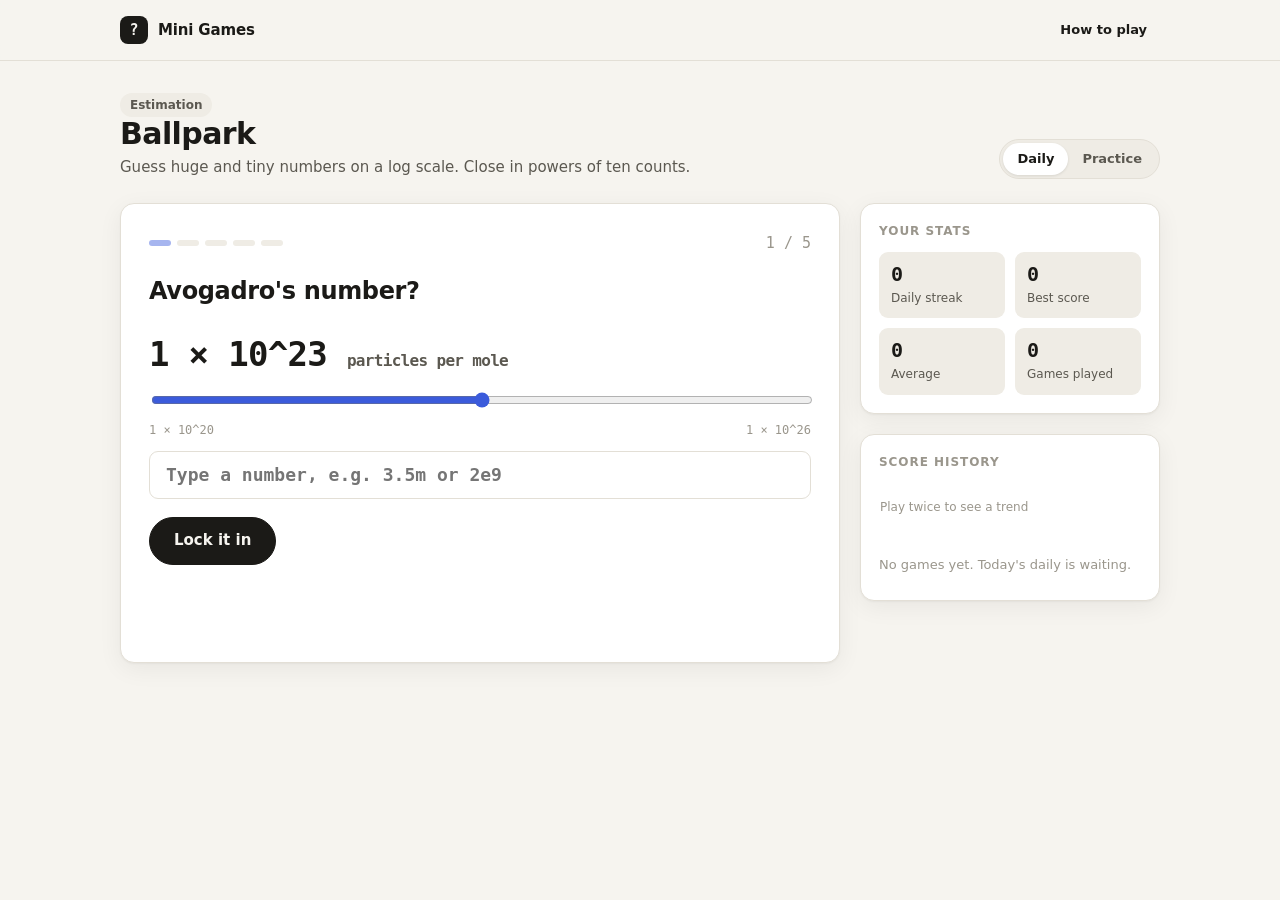
==== games/ballpark/index.html @ 53623375 "Add Mini Games dashboard and 10 original guessing games One folder per game under games/, shared eng" ====
<!doctype html>
<html lang="en">
<head>
<meta charset="utf-8">
<meta name="viewport" content="width=device-width,initial-scale=1">
<title>Mini Games</title>
<link rel="icon" href="data:image/svg+xml,<svg xmlns='http://www.w3.org/2000/svg' viewBox='0 0 32 32'><rect width='32' height='32' rx='8' fill='%231b1a17'/><text x='16' y='23' font-size='20' text-anchor='middle' fill='white' font-family='monospace'>?</text></svg>">
<link rel="stylesheet" href="../../assets/core.css">
</head>
<body>
<script src="../../assets/core.js"></script>
<script src="game.js"></script>
</body>
</html>
---- assets/core.css ----
/* ===== Mini Games — shared design system ===== */
:root {
  --bg: #f6f4ef;
  --surface: #ffffff;
  --surface-2: #efece5;
  --ink: #1b1a17;
  --ink-2: #5b5850;
  --ink-3: #9a968c;
  --line: #e3dfd6;
  --accent: #3b5bdb;
  --good: #2f9e44;
  --warn: #e8590c;
  --bad: #c92a2a;
  --radius: 14px;
  --radius-sm: 9px;
  --shadow: 0 1px 2px rgba(20, 18, 12, .04), 0 6px 24px rgba(20, 18, 12, .06);
  --font: "Inter", ui-sans-serif, system-ui, -apple-system, "Segoe UI", Roboto, sans-serif;
  --mono: "JetBrains Mono", ui-monospace, SFMono-Regular, Menlo, Consolas, monospace;
  --ease: cubic-bezier(.2, .8, .2, 1);
  color-scheme: light;
}
@media (prefers-color-scheme: dark) {
  :root {
    --bg: #121211;
    --surface: #1b1b19;
    --surface-2: #242421;
    --ink: #f1efe9;
    --ink-2: #b4b0a6;
    --ink-3: #75726a;
    --line: #2d2c29;
    --shadow: 0 1px 2px rgba(0, 0, 0, .3), 0 8px 28px rgba(0, 0, 0, .35);
    color-scheme: dark;
  }
}
* { box-sizing: border-box; }
html, body { margin: 0; }
body {
  background: var(--bg);
  color: var(--ink);
  font: 15px/1.5 var(--font);
  -webkit-font-smoothing: antialiased;
  min-height: 100vh;
}
a { color: inherit; }
button { font: inherit; color: inherit; }
.mono { font-family: var(--mono); font-variant-numeric: tabular-nums; }
.muted { color: var(--ink-2); }
.faint { color: var(--ink-3); }
.hidden { display: none !important; }

/* ---------- Layout ---------- */
.wrap { max-width: 1080px; margin: 0 auto; padding: 0 20px; }
.topbar {
  position: sticky; top: 0; z-index: 20;
  backdrop-filter: saturate(1.4) blur(10px);
  background: color-mix(in srgb, var(--bg) 82%, transparent);
  border-bottom: 1px solid var(--line);
}
.topbar .wrap { display: flex; align-items: center; gap: 14px; height: 60px; }
.brand { display: flex; align-items: center; gap: 10px; font-weight: 700; letter-spacing: -.01em; text-decoration: none; }
.brand-mark {
  width: 28px; height: 28px; border-radius: 8px; display: grid; place-items: center;
  background: var(--ink); color: var(--bg); font-family: var(--mono); font-size: 15px;
}
.spacer { flex: 1; }

/* ---------- Buttons ---------- */
.btn {
  display: inline-flex; align-items: center; justify-content: center; gap: 8px;
  height: 40px; padding: 0 16px; border-radius: 999px;
  border: 1px solid var(--line); background: var(--surface); cursor: pointer;
  font-weight: 600; font-size: 14px; text-decoration: none;
  transition: transform .15s var(--ease), background .2s, border-color .2s, opacity .2s;
}
.btn:hover { border-color: var(--ink-3); }
.btn:active { transform: scale(.97); }
.btn:disabled { opacity: .45; cursor: not-allowed; transform: none; }
.btn.primary { background: var(--ink); color: var(--bg); border-color: var(--ink); }
.btn.accent { background: var(--accent); color: #fff; border-color: var(--accent); }
.btn.ghost { background: transparent; border-color: transparent; }
.btn.ghost:hover { background: var(--surface-2); }
.btn.sm { height: 32px; padding: 0 12px; font-size: 13px; }
.btn.lg { height: 48px; padding: 0 24px; font-size: 15px; }
.icon-btn { width: 36px; height: 36px; padding: 0; border-radius: 50%; }

/* ---------- Cards ---------- */
.card {
  background: var(--surface); border: 1px solid var(--line);
  border-radius: var(--radius); box-shadow: var(--shadow);
}
.pill {
  display: inline-flex; align-items: center; gap: 6px; height: 24px; padding: 0 10px;
  border-radius: 999px; background: var(--surface-2); font-size: 12px; font-weight: 600; color: var(--ink-2);
}
.pill.done { background: color-mix(in srgb, var(--good) 15%, transparent); color: var(--good); }

/* ---------- Segmented control ---------- */
.seg { display: inline-flex; padding: 3px; border-radius: 999px; background: var(--surface-2); border: 1px solid var(--line); }
.seg button {
  border: 0; background: transparent; height: 32px; padding: 0 14px; border-radius: 999px;
  font-size: 13px; font-weight: 600; color: var(--ink-2); cursor: pointer; transition: all .2s var(--ease);
}
.seg button.on { background: var(--surface); color: var(--ink); box-shadow: 0 1px 3px rgba(0,0,0,.1); }

/* ---------- Inputs ---------- */
.input {
  height: 48px; padding: 0 16px; border-radius: var(--radius-sm); border: 1px solid var(--line);
  background: var(--surface); color: var(--ink); font: 600 18px var(--mono); outline: none; width: 100%;
  transition: border-color .2s, box-shadow .2s;
}
.input:focus { border-color: var(--accent); box-shadow: 0 0 0 4px color-mix(in srgb, var(--accent) 18%, transparent); }
input[type=range] { width: 100%; accent-color: var(--accent); height: 28px; cursor: pointer; }

/* ---------- Game shell ---------- */
.game-head { padding: 32px 0 8px; display: flex; align-items: flex-end; gap: 16px; flex-wrap: wrap; }
.game-head h1 { margin: 0; font-size: 30px; letter-spacing: -.02em; line-height: 1.1; }
.game-head p { margin: 6px 0 0; color: var(--ink-2); }
.game-grid { display: grid; grid-template-columns: minmax(0, 1fr) 300px; gap: 20px; padding: 16px 0 60px; }
@media (max-width: 860px) { .game-grid { grid-template-columns: 1fr; } }
.stage { padding: 28px; min-height: 460px; position: relative; overflow: hidden; }
@media (max-width: 560px) { .stage { padding: 18px; } }
.side { display: flex; flex-direction: column; gap: 20px; }
.side .card { padding: 18px; }
.side h3 { margin: 0 0 12px; font-size: 12px; letter-spacing: .08em; text-transform: uppercase; color: var(--ink-3); }
.kpis { display: grid; grid-template-columns: repeat(2, 1fr); gap: 10px; }
.kpi { background: var(--surface-2); border-radius: var(--radius-sm); padding: 10px 12px; }
.kpi b { display: block; font: 700 20px var(--mono); }
.kpi span { font-size: 12px; color: var(--ink-2); }
.history { list-style: none; margin: 0; padding: 0; max-height: 320px; overflow: auto; }
.history li { display: flex; align-items: center; gap: 10px; padding: 8px 0; border-bottom: 1px dashed var(--line); font-size: 13px; }
.history li:last-child { border-bottom: 0; }
.history .bar { flex: 1; height: 6px; border-radius: 3px; background: var(--surface-2); overflow: hidden; }
.history .bar i { display: block; height: 100%; background: var(--accent); border-radius: 3px; }
.history .sc { font: 700 13px var(--mono); width: 32px; text-align: right; }
.history .tag { font-size: 11px; width: 54px; color: var(--ink-3); }
.spark { width: 100%; height: 56px; display: block; margin-bottom: 8px; }

/* round progress dots */
.dots { display: flex; gap: 6px; }
.dots i { width: 22px; height: 6px; border-radius: 3px; background: var(--surface-2); transition: background .3s; }
.dots i.on { background: var(--accent); }
.dots i.cur { background: color-mix(in srgb, var(--accent) 45%, transparent); }

.stage-top { display: flex; align-items: center; justify-content: space-between; gap: 12px; margin-bottom: 22px; flex-wrap: wrap; }
.big-q { font-size: 24px; line-height: 1.3; font-weight: 650; letter-spacing: -.015em; margin: 0 0 22px; }
@media (max-width: 560px) { .big-q { font-size: 20px; } }
.row { display: flex; gap: 10px; align-items: center; flex-wrap: wrap; }
.center { text-align: center; }
.feedback { min-height: 26px; margin-top: 16px; font-weight: 600; }

/* ---------- Result overlay ---------- */
.result {
  position: absolute; inset: 0; background: color-mix(in srgb, var(--surface) 96%, transparent);
  display: flex; flex-direction: column; align-items: center; justify-content: flex-start; text-align: center;
  padding: 70px 28px 28px; gap: 10px; animation: fadeUp .45s var(--ease);
}
.result .score-ring { width: 140px; height: 140px; }
.result h2 { margin: 6px 0 0; font-size: 26px; letter-spacing: -.02em; }
.result .detail { color: var(--ink-2); max-width: 440px; }
.result .actions { display: flex; gap: 10px; margin-top: 12px; flex-wrap: wrap; justify-content: center; }
.countdown { font: 600 13px var(--mono); color: var(--ink-3); }

/* ---------- Modal ---------- */
.modal-back {
  position: fixed; inset: 0; background: rgba(10, 10, 8, .45); z-index: 50;
  display: grid; place-items: center; padding: 20px; animation: fade .2s;
}
.modal { max-width: 520px; width: 100%; padding: 26px; max-height: 86vh; overflow: auto; animation: fadeUp .3s var(--ease); }
.modal h2 { margin: 0 0 10px; }
.modal ul { padding-left: 18px; color: var(--ink-2); }

/* ---------- Toast ---------- */
.toast {
  position: fixed; left: 50%; bottom: 28px; transform: translateX(-50%) translateY(20px); opacity: 0;
  background: var(--ink); color: var(--bg); padding: 10px 18px; border-radius: 999px; font-weight: 600; font-size: 14px;
  transition: all .3s var(--ease); z-index: 60; pointer-events: none;
}
.toast.show { opacity: 1; transform: translateX(-50%) translateY(0); }

/* ---------- Animations ---------- */
@keyframes fade { from { opacity: 0 } to { opacity: 1 } }
@keyframes fadeUp { from { opacity: 0; transform: translateY(12px) } to { opacity: 1; transform: none } }
@keyframes pop { 0% { transform: scale(.6); opacity: 0 } 70% { transform: scale(1.08) } 100% { transform: scale(1); opacity: 1 } }
@keyframes shake { 0%,100% { transform: translateX(0) } 25% { transform: translateX(-6px) } 75% { transform: translateX(6px) } }
.anim-in { animation: fadeUp .4s var(--ease) both; }
.pop { animation: pop .35s var(--ease) both; }
.shake { animation: shake .3s; }
@media (prefers-reduced-motion: reduce) { *, *::before, *::after { animation: none !important; transition: none !important; } }
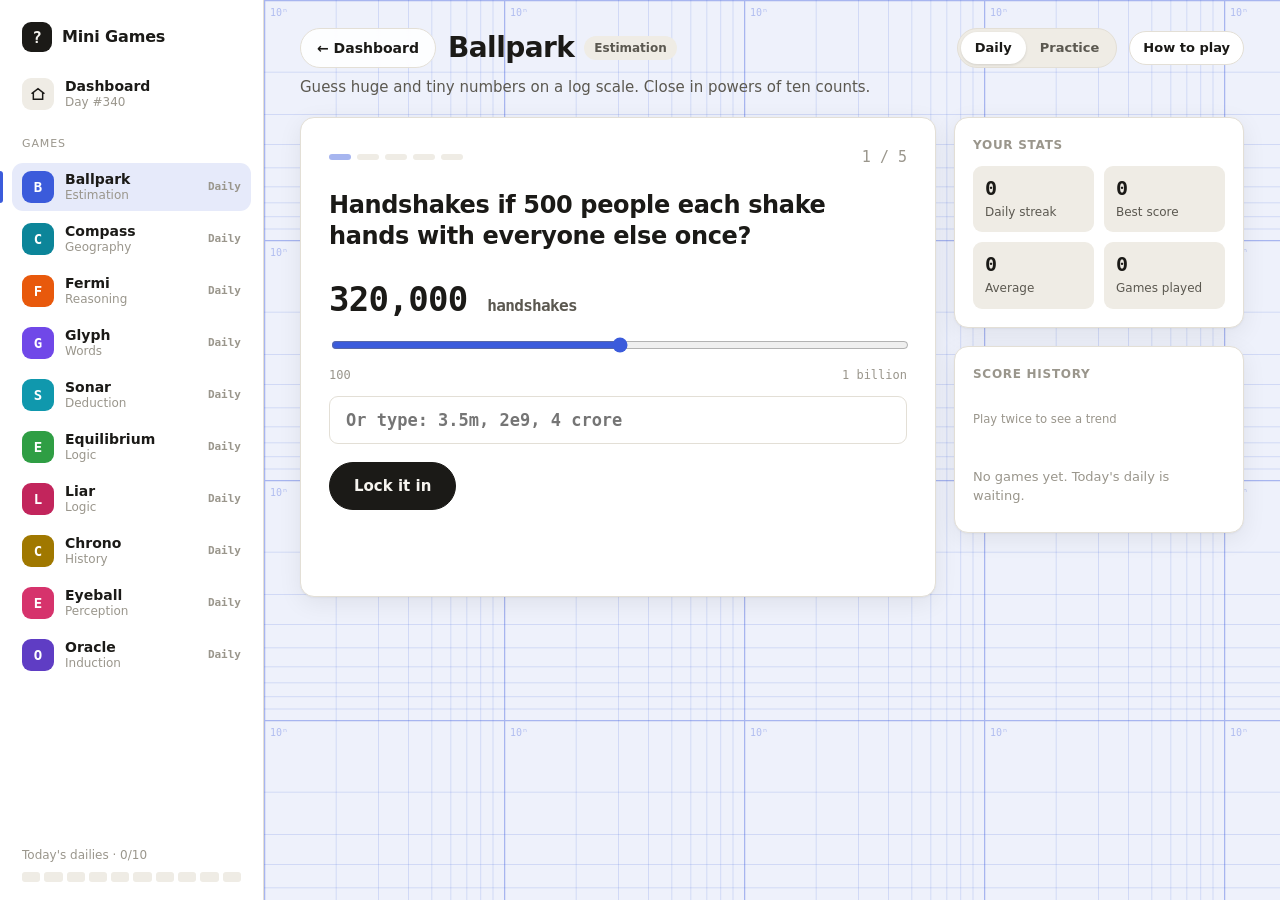
==== commit 35bd2a2b: "Redesign as a single-page dashboard with pause/resume and no repeated questions - Games listed down " ====
--- a/games/ballpark/index.html
+++ b/games/ballpark/index.html
@@ -1,14 +1,5 @@
 <!doctype html>
-<html lang="en">
-<head>
-<meta charset="utf-8">
-<meta name="viewport" content="width=device-width,initial-scale=1">
-<title>Mini Games</title>
-<link rel="icon" href="data:image/svg+xml,<svg xmlns='http://www.w3.org/2000/svg' viewBox='0 0 32 32'><rect width='32' height='32' rx='8' fill='%231b1a17'/><text x='16' y='23' font-size='20' text-anchor='middle' fill='white' font-family='monospace'>?</text></svg>">
-<link rel="stylesheet" href="../../assets/core.css">
-</head>
-<body>
-<script src="../../assets/core.js"></script>
-<script src="game.js"></script>
-</body>
-</html>
+<html lang="en"><head><meta charset="utf-8"><title>Mini Games</title>
+<meta http-equiv="refresh" content="0; url=../../index.html#ballpark">
+<script>location.replace("../../index.html#ballpark")</script></head>
+<body><a href="../../index.html#ballpark">Open ballpark in Mini Games</a></body></html>
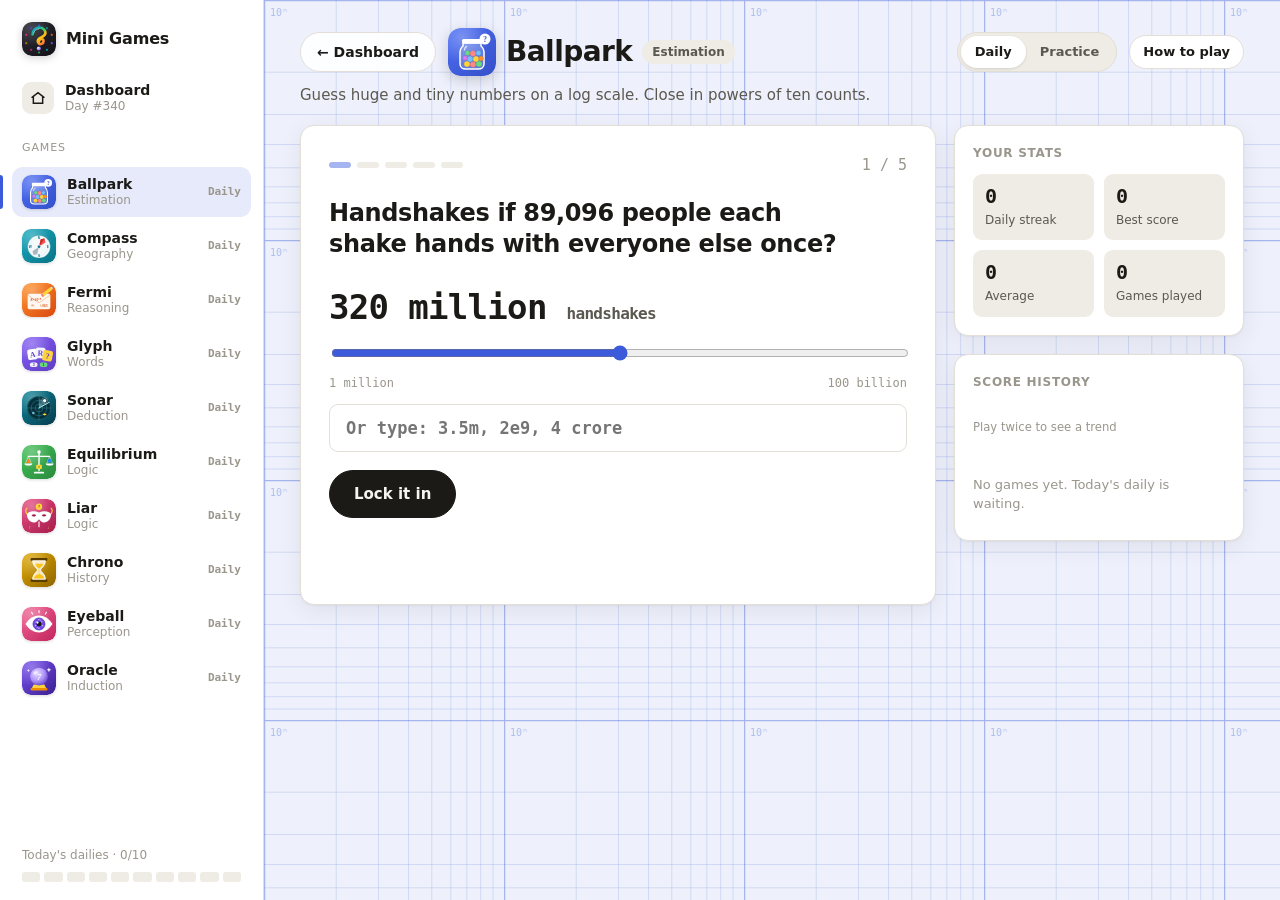
==== commit 3fb0294e: "Add a loopy Mini Games logo as the site icon A looping question mark in the ten game colours, orbite" ====
--- a/games/ballpark/index.html
+++ b/games/ballpark/index.html
@@ -1,5 +1,5 @@
 <!doctype html>
-<html lang="en"><head><meta charset="utf-8"><title>Mini Games</title>
+<html lang="en"><head><meta charset="utf-8"><link rel="icon" type="image/svg+xml" href="../../assets/logo.svg"><title>Mini Games</title>
 <meta http-equiv="refresh" content="0; url=../../index.html#ballpark">
 <script>location.replace("../../index.html#ballpark")</script></head>
 <body><a href="../../index.html#ballpark">Open ballpark in Mini Games</a></body></html>
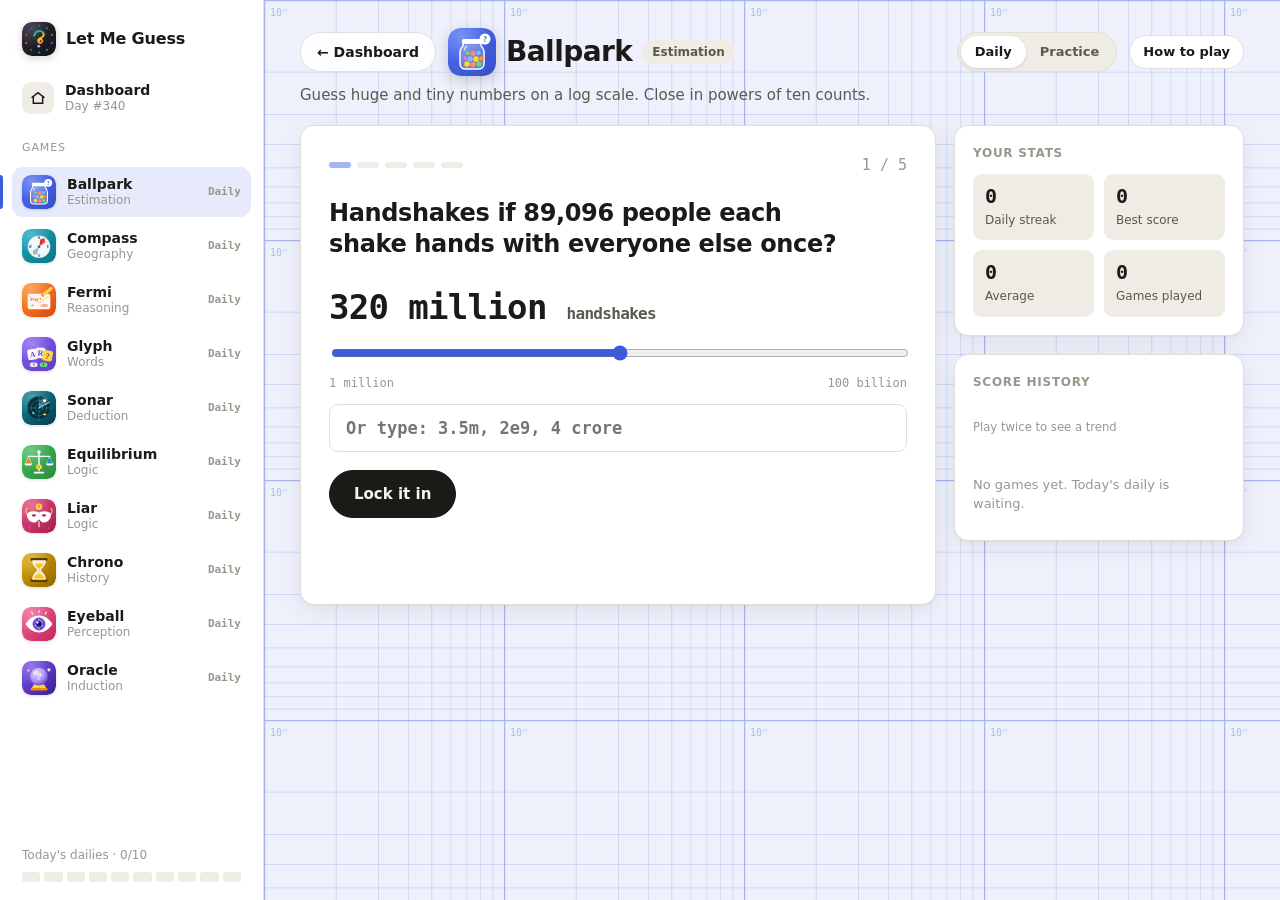
==== commit fc7c1678: "Rename the site to Let Me Guess; keep the logo's question mark inside the ring Co-Authored-By: Claud" ====
--- a/games/ballpark/index.html
+++ b/games/ballpark/index.html
@@ -1,5 +1,5 @@
 <!doctype html>
-<html lang="en"><head><meta charset="utf-8"><link rel="icon" type="image/svg+xml" href="../../assets/logo.svg"><title>Mini Games</title>
+<html lang="en"><head><meta charset="utf-8"><link rel="icon" type="image/svg+xml" href="../../assets/logo.svg"><title>Let Me Guess</title>
 <meta http-equiv="refresh" content="0; url=../../index.html#ballpark">
 <script>location.replace("../../index.html#ballpark")</script></head>
-<body><a href="../../index.html#ballpark">Open ballpark in Mini Games</a></body></html>
+<body><a href="../../index.html#ballpark">Open ballpark in Let Me Guess</a></body></html>
